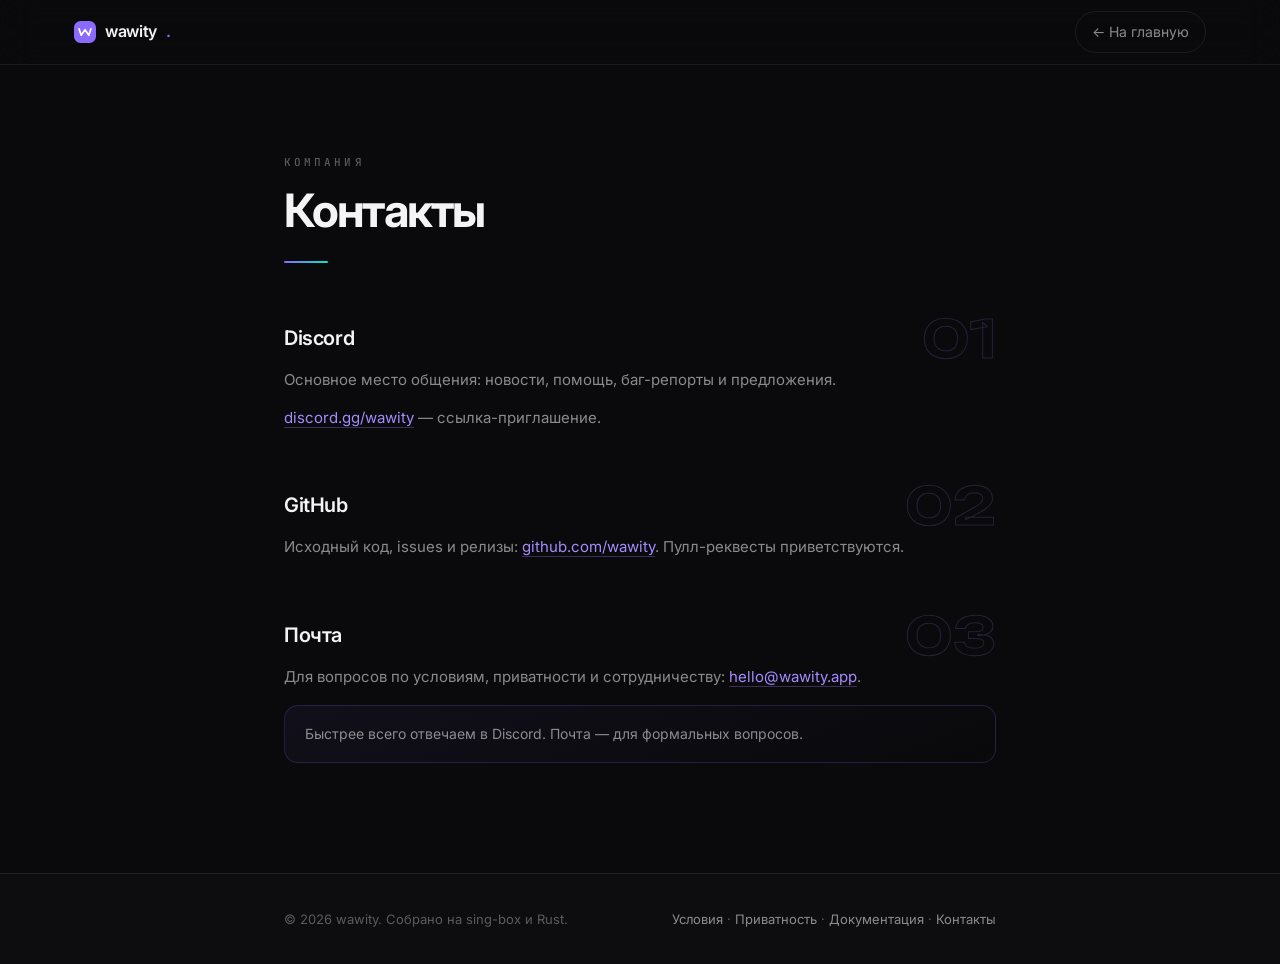
==== contacts.html @ 8c15a7e9 "Add files via upload" ====
<!DOCTYPE html>
<html lang="ru">
<head>
<meta charset="UTF-8">
<meta name="viewport" content="width=device-width, initial-scale=1.0">
<title>Контакты — wawity</title>
<link rel="icon" href="wawity.ico">
<link rel="preconnect" href="https://fonts.googleapis.com">
<link rel="preconnect" href="https://fonts.gstatic.com" crossorigin>
<link href="https://fonts.googleapis.com/css2?family=Inter:wght@400;500;600;700&family=JetBrains+Mono:wght@400;500;600&family=Unbounded:wght@400;500;600&display=swap" rel="stylesheet">
<style>
:root{--bg:#0a0a0c;--bg-soft:#0d0d10;--line:rgba(255,255,255,.08);--t1:#f4f4f6;--t2:rgba(244,244,246,.55);--t3:rgba(244,244,246,.34);--brand:#8b6bff;--brand-soft:#a68bff;--ok:#00e6c3;--f-mono:'JetBrains Mono',monospace;--f-display:'Unbounded',sans-serif;--ease:cubic-bezier(.22,.61,.36,1)}
*{margin:0;padding:0;box-sizing:border-box}
body{background:var(--bg);color:var(--t1);font-family:'Inter',sans-serif;font-size:16px;line-height:1.7;-webkit-font-smoothing:antialiased}
a{color:inherit;text-decoration:none}
.wrap{max-width:760px;margin:0 auto;padding:0 24px}
header{position:sticky;top:0;z-index:50;border-bottom:1px solid var(--line);background:rgba(10,10,12,.8);backdrop-filter:blur(18px)}
.hrow{max-width:1180px;margin:0 auto;padding:0 24px;height:64px;display:flex;align-items:center;justify-content:space-between}
.logo{display:flex;align-items:center;gap:9px;font-weight:600;letter-spacing:-.02em}
.logo svg{width:22px;height:22px}
.back{font-size:14px;color:var(--t2);border:1px solid var(--line);border-radius:100px;padding:8px 16px;transition:color .2s,border-color .2s}
.back:hover{color:var(--t1);border-color:rgba(255,255,255,.2)}
main{padding:88px 0 110px}
.kicker{font-family:var(--f-mono);font-size:11px;font-weight:500;letter-spacing:.28em;text-transform:uppercase;color:var(--t3)}
h1{font-size:clamp(32px,4.6vw,46px);font-weight:700;letter-spacing:-.04em;line-height:1.08;margin-top:14px}
.dash{width:44px;height:2px;border-radius:2px;background:linear-gradient(90deg,var(--brand),var(--ok));margin:26px 0 0}
.updated{font-family:var(--f-mono);font-size:11.5px;color:var(--t3);margin-top:22px;letter-spacing:.06em}
section{margin-top:58px;position:relative}
section .num{position:absolute;right:0;top:-8px;font-family:var(--f-display);font-size:52px;font-weight:600;line-height:1;color:transparent;-webkit-text-stroke:1px rgba(166,139,255,.18);pointer-events:none;user-select:none}
h2{font-size:20px;font-weight:600;letter-spacing:-.02em;max-width:82%}
section p,section li{color:var(--t2);font-size:15px;margin-top:12px}
section ul{margin-top:4px;padding-left:20px}
section li{margin-top:8px}
section b{color:var(--t1);font-weight:500}
section a{color:var(--brand-soft);border-bottom:1px solid rgba(166,139,255,.3);transition:border-color .2s}
section a:hover{border-color:var(--brand-soft)}
code{font-family:var(--f-mono);font-size:13px;background:rgba(255,255,255,.05);border:1px solid var(--line);border-radius:6px;padding:2px 7px;color:var(--t1)}
.note{margin-top:16px;border:1px solid rgba(139,107,255,.2);border-radius:14px;padding:16px 20px;background:linear-gradient(160deg,rgba(139,107,255,.06),transparent);font-size:14px;color:var(--t2)}
footer{border-top:1px solid var(--line);padding:34px 0;background:var(--bg-soft)}
footer .wrap{display:flex;justify-content:space-between;gap:16px;flex-wrap:wrap;font-size:13px;color:var(--t3)}
footer a{color:var(--t2)}
footer a:hover{color:var(--t1)}
</style>
</head>
<body>
<header><div class="hrow">
<a class="logo" href="index.html"><svg viewBox="0 0 24 24" aria-hidden="true"><rect width="24" height="24" rx="7" fill="#8b6bff"/><path d="M5.5 8.5l2.3 7L12 9.5l4.2 6L18.5 8.5" fill="none" stroke="#fff" stroke-width="1.9" stroke-linecap="round" stroke-linejoin="round"/></svg>wawity<span style="color:var(--brand)">.</span></a>
<a class="back" href="index.html">← На главную</a>
</div></header>
<main><div class="wrap">
<div class="kicker">Компания</div>
<h1>Контакты</h1>
<div class="dash"></div>

<section><span class="num" aria-hidden="true">01</span><h2>Discord</h2><p>Основное место общения: новости, помощь, баг-репорты и предложения.</p><p><a href="#">discord.gg/wawity</a> — ссылка-приглашение.</p></section>
<section><span class="num" aria-hidden="true">02</span><h2>GitHub</h2><p>Исходный код, issues и релизы: <a href="#">github.com/wawity</a>. Пулл-реквесты приветствуются.</p></section>
<section><span class="num" aria-hidden="true">03</span><h2>Почта</h2><p>Для вопросов по условиям, приватности и сотрудничеству: <a href="mailto:hello@wawity.app">hello@wawity.app</a>.</p><div class="note">Быстрее всего отвечаем в Discord. Почта — для формальных вопросов.</div></section>
</div></main>
<footer><div class="wrap"><span>© 2026 wawity. Собрано на sing-box и Rust.</span><span><a href="terms.html">Условия</a> · <a href="privacy.html">Приватность</a> · <a href="docs.html">Документация</a> · <a href="contacts.html">Контакты</a></span></div></footer>
</body>
</html>
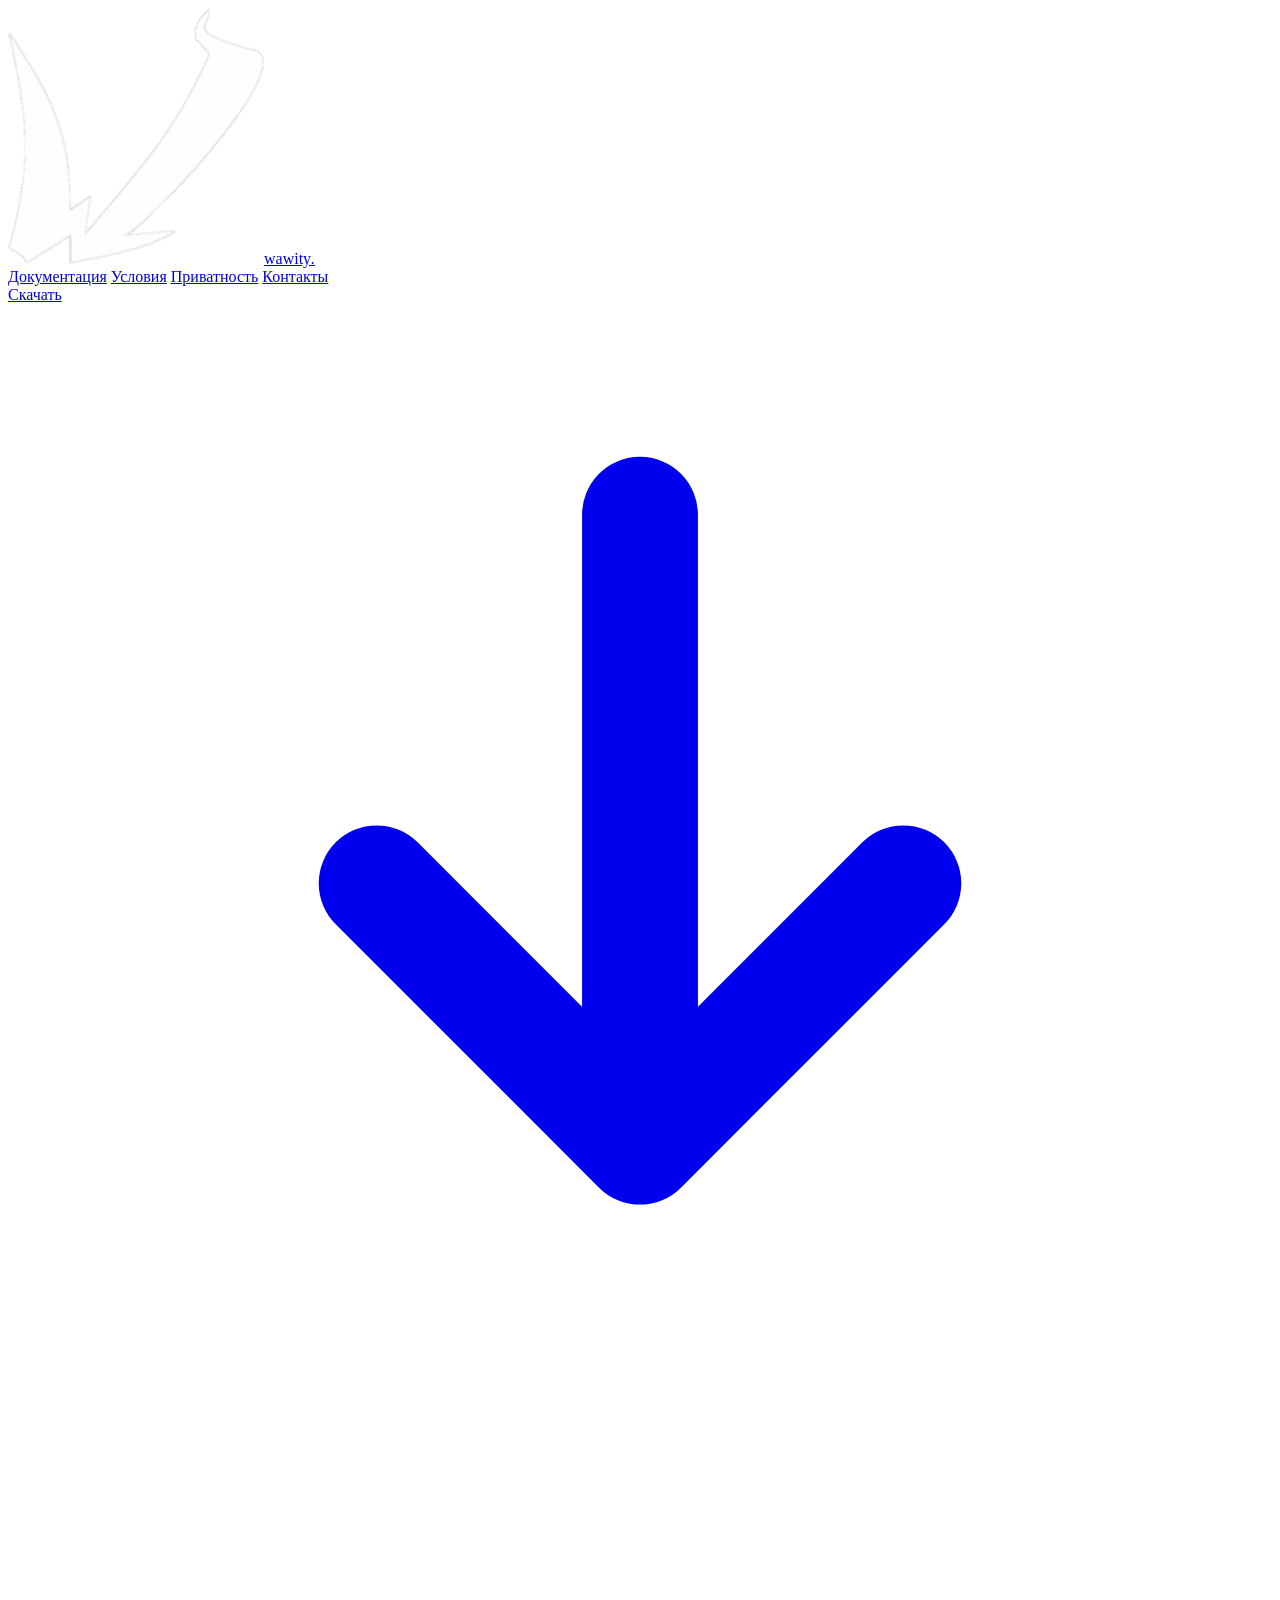
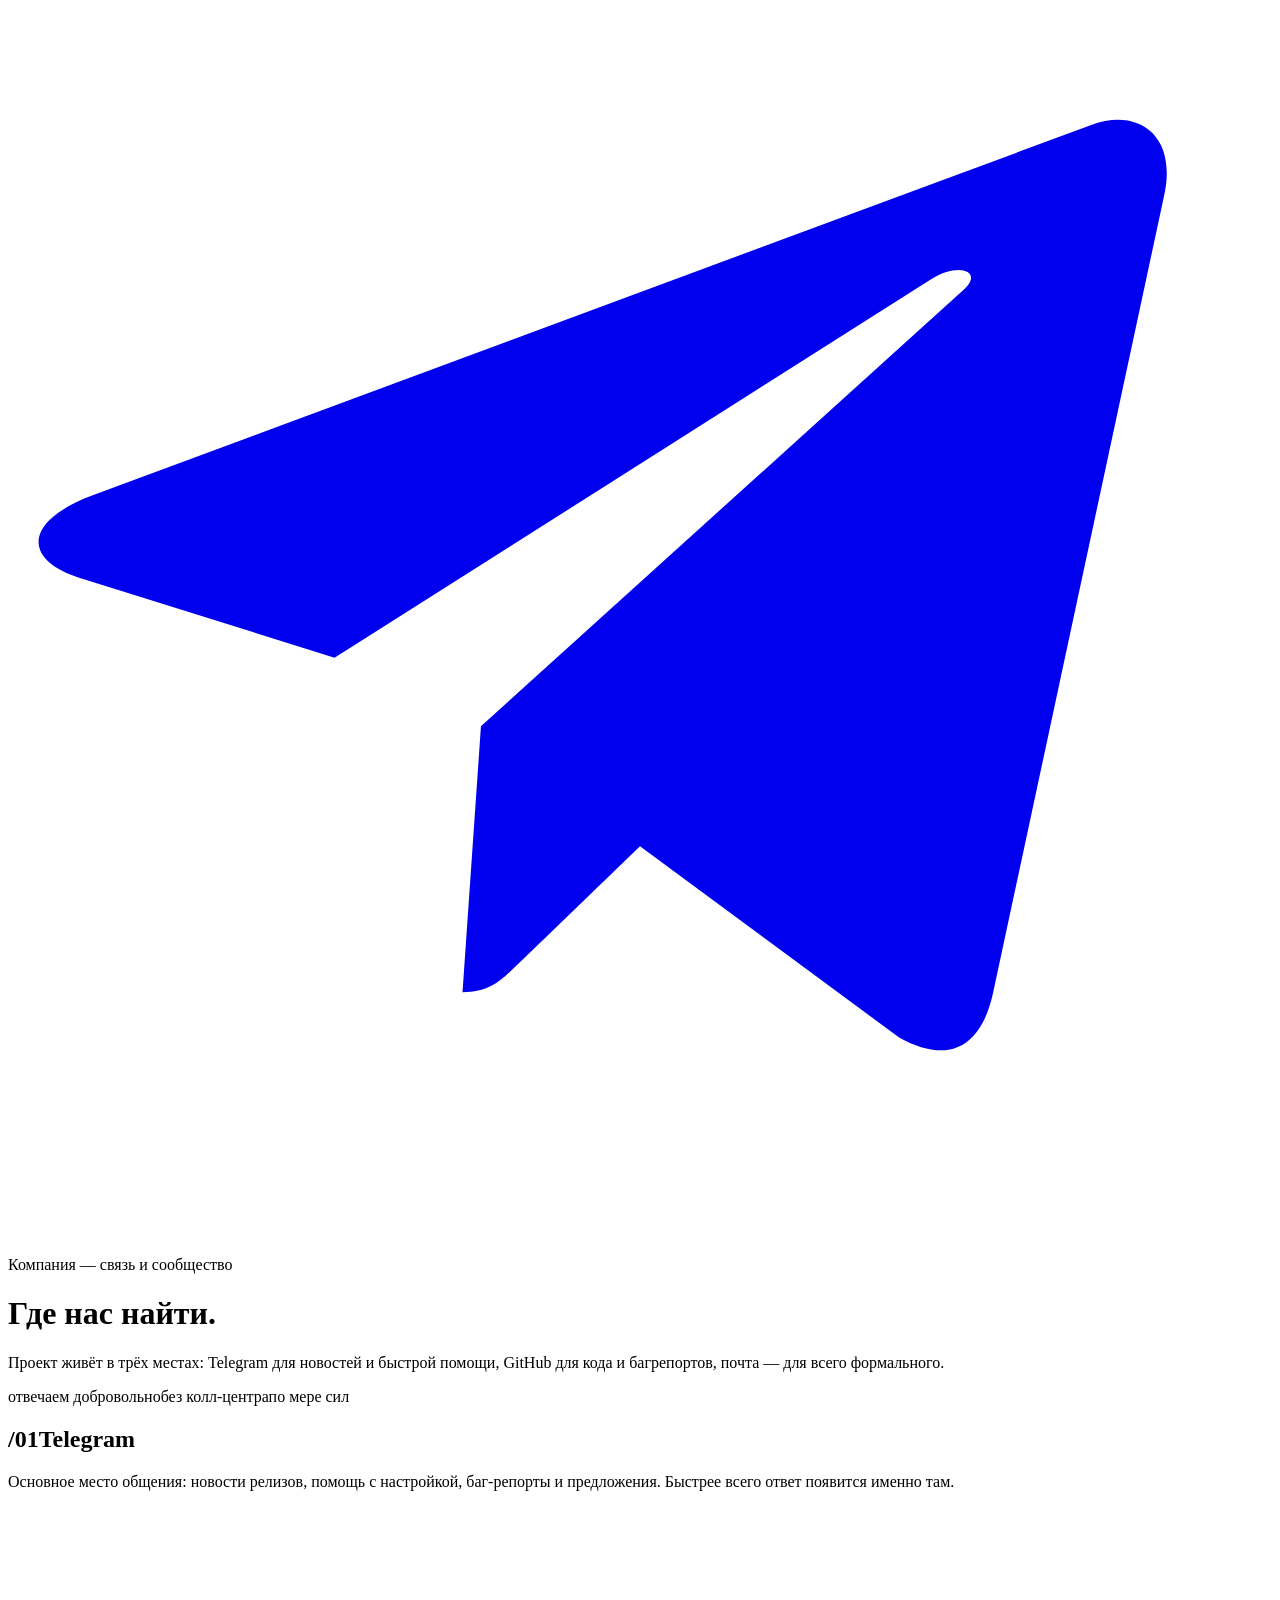
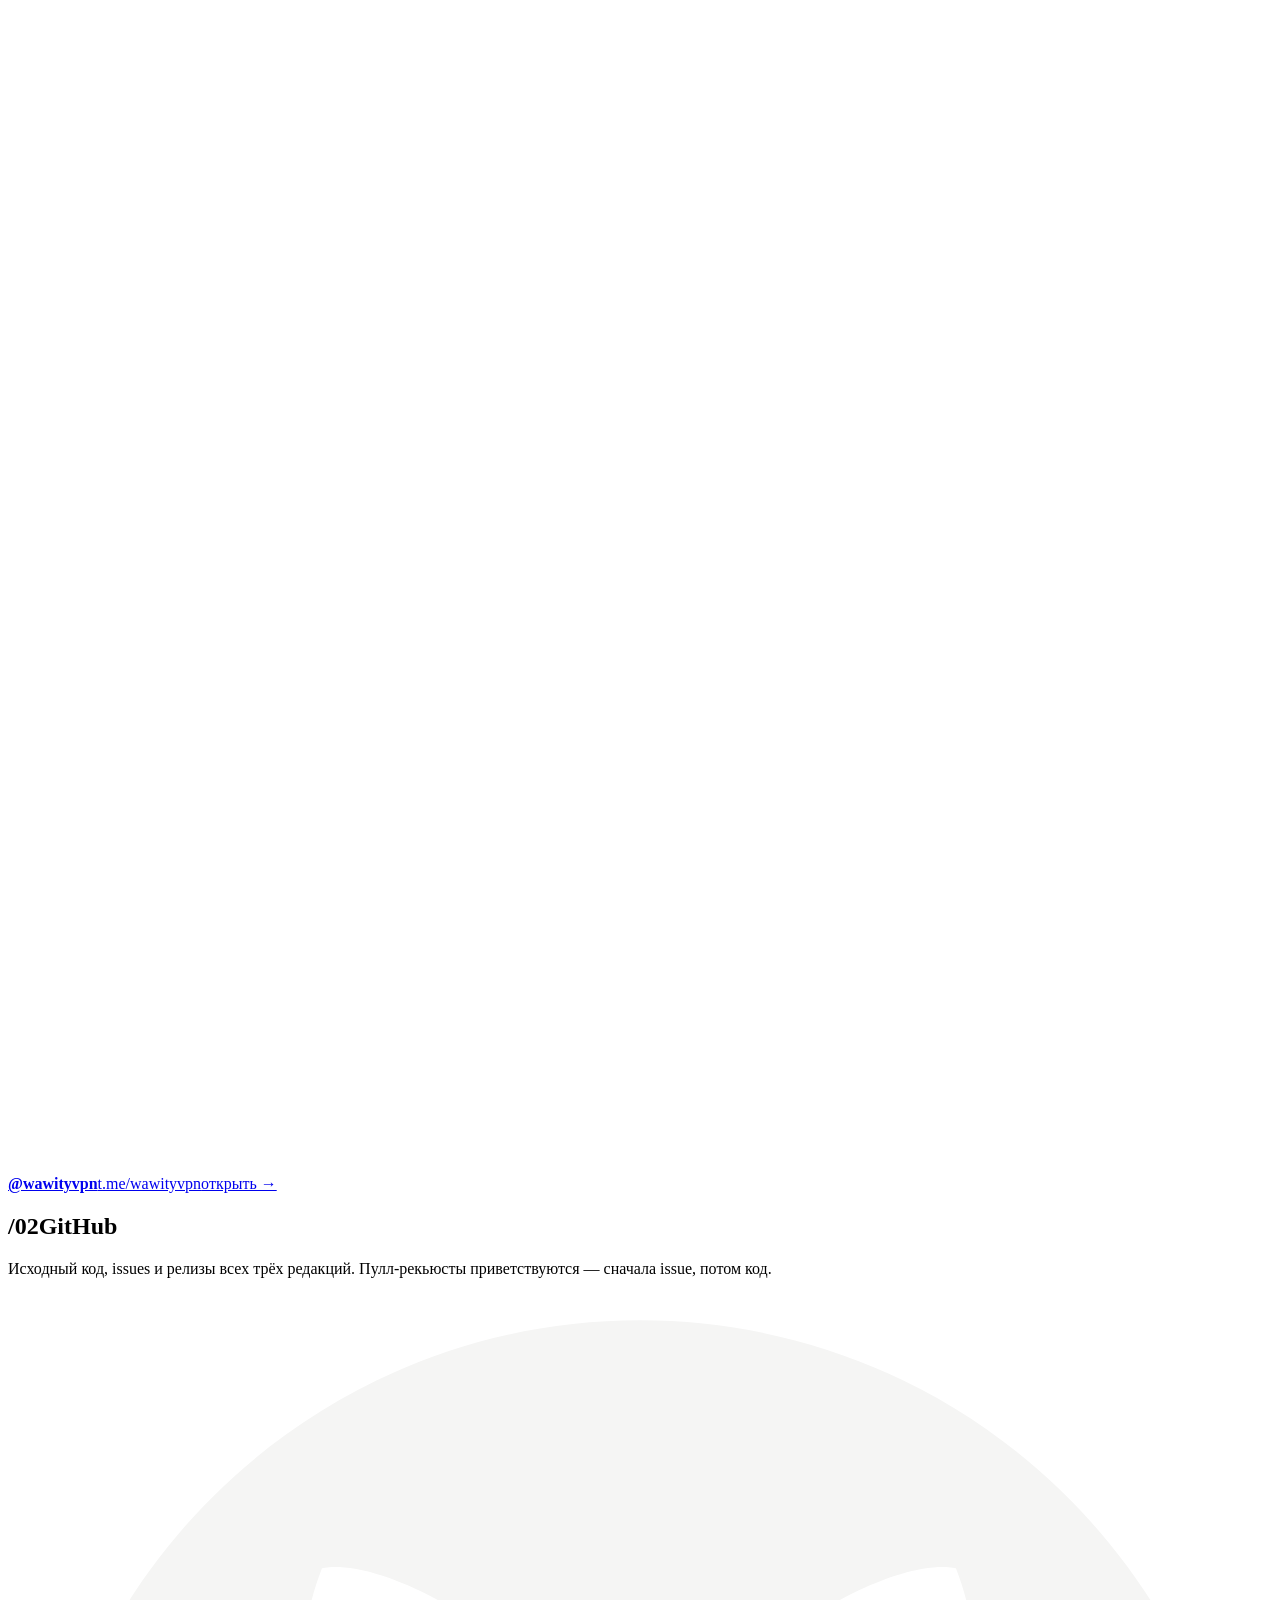
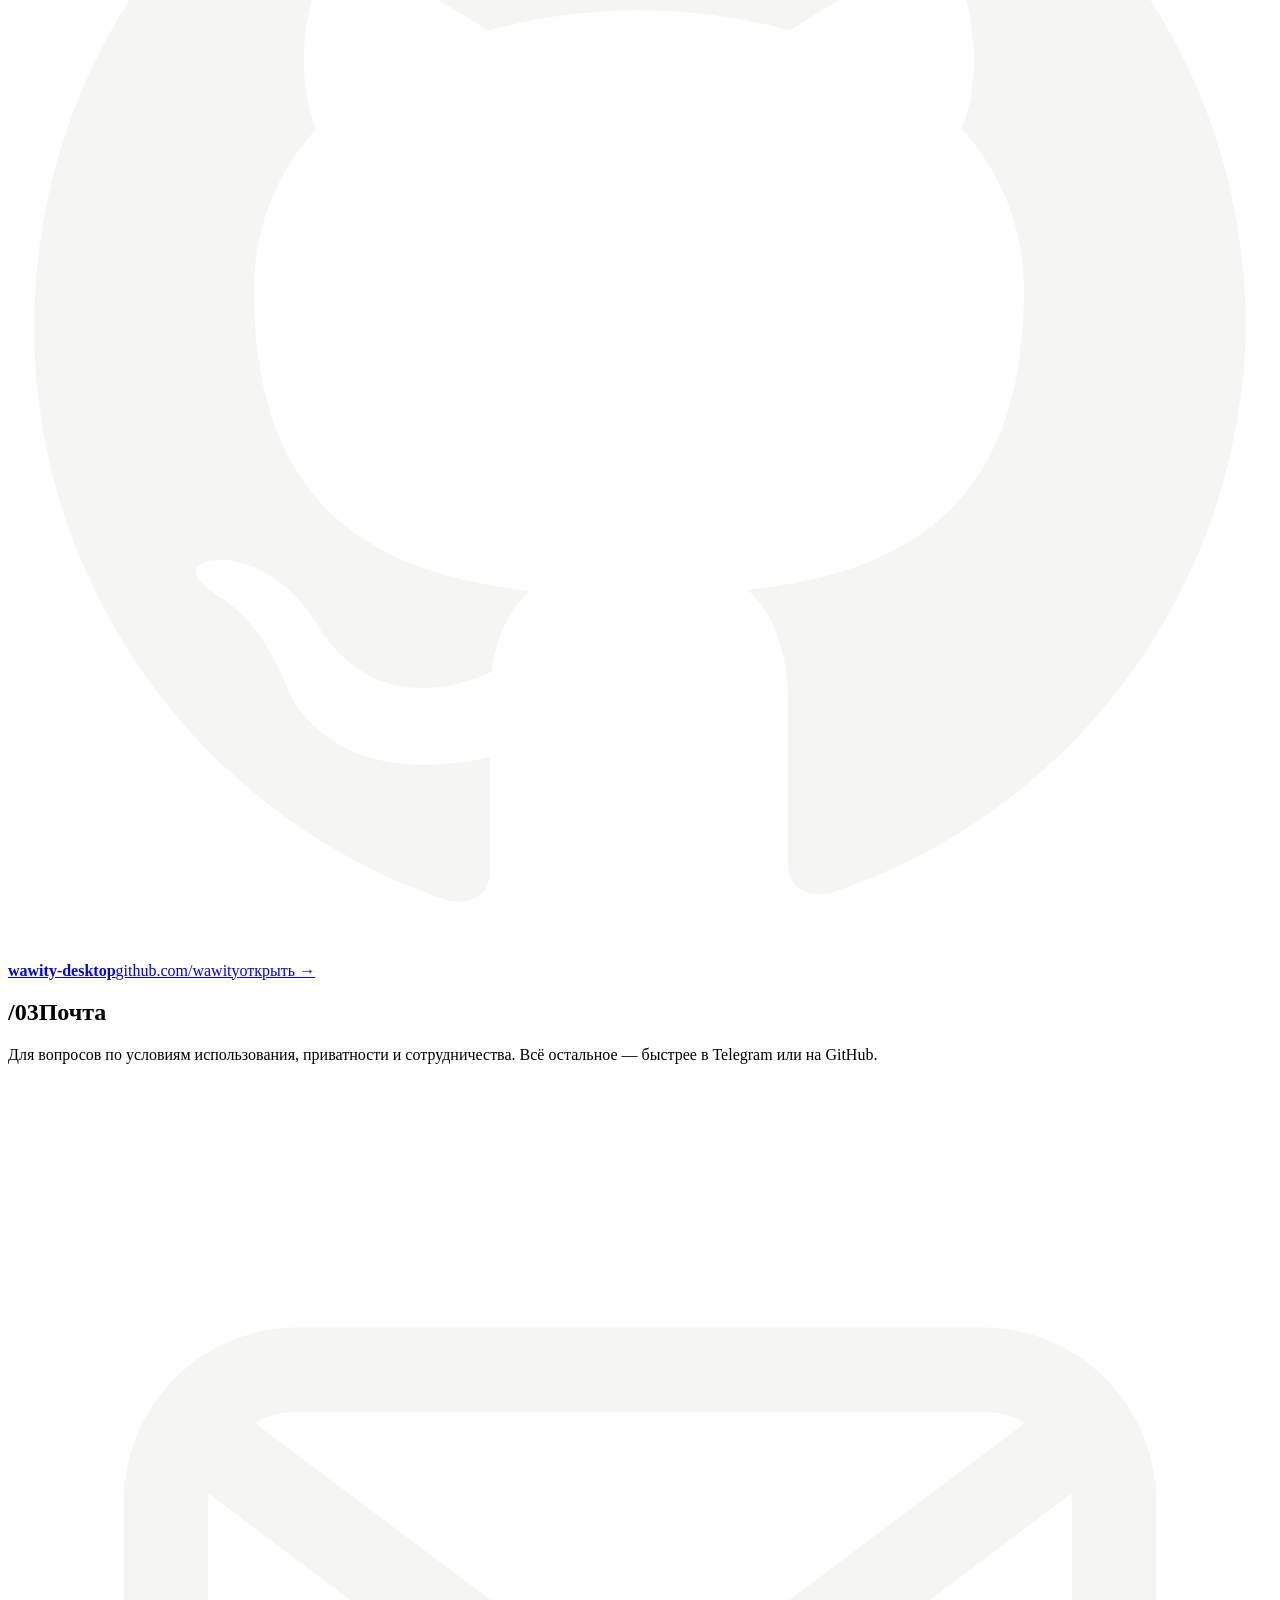
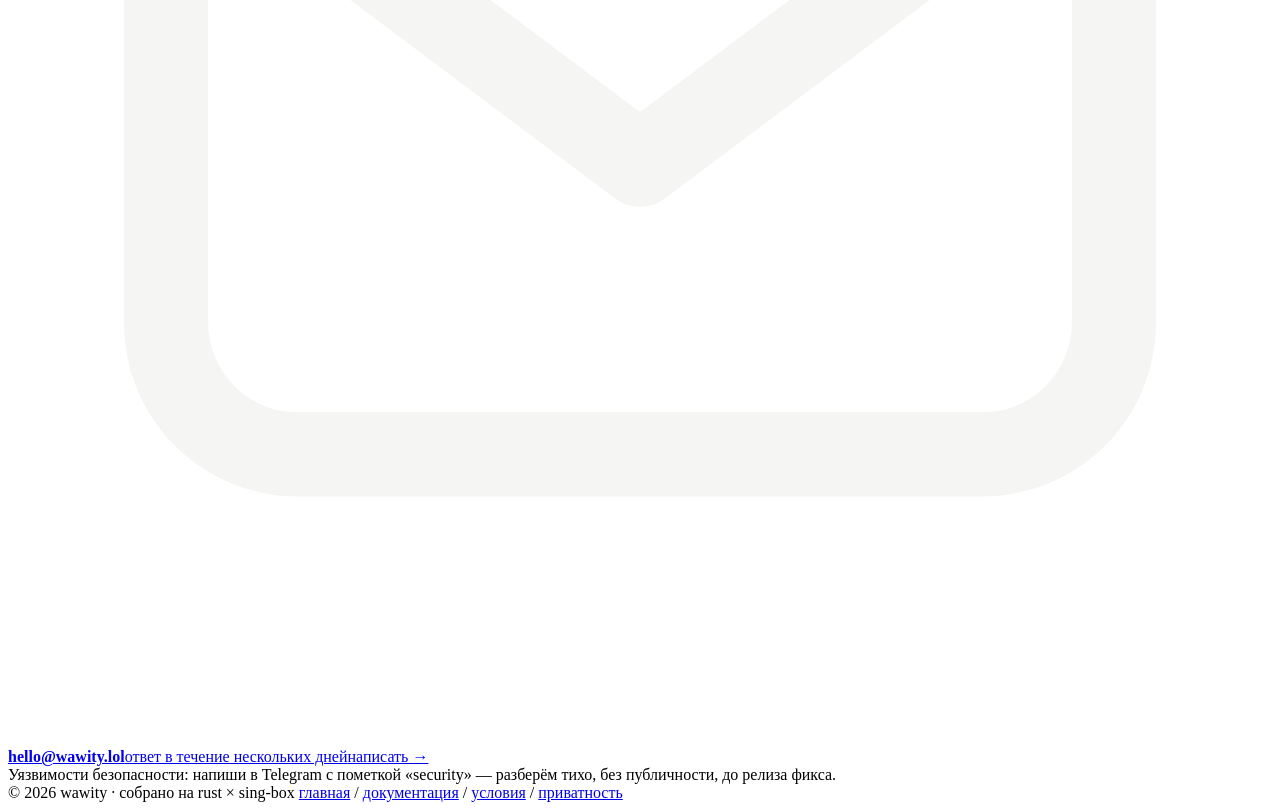
==== commit 3507a57c: "Update contacts.html" ====
--- a/contacts.html
+++ b/contacts.html
@@ -3,59 +3,72 @@
 <head>
 <meta charset="UTF-8">
 <meta name="viewport" content="width=device-width, initial-scale=1.0">
-<title>Контакты — wawity</title>
+<title>Контакты :: wawity</title>
+<meta name="description" content="Связь с проектом wawity: Telegram, GitHub, почта для формальных вопросов.">
+<meta name="theme-color" content="#0f0d0d">
 <link rel="icon" href="wawity.ico">
 <link rel="preconnect" href="https://fonts.googleapis.com">
 <link rel="preconnect" href="https://fonts.gstatic.com" crossorigin>
-<link href="https://fonts.googleapis.com/css2?family=Inter:wght@400;500;600;700&family=JetBrains+Mono:wght@400;500;600&family=Unbounded:wght@400;500;600&display=swap" rel="stylesheet">
-<style>
-:root{--bg:#0a0a0c;--bg-soft:#0d0d10;--line:rgba(255,255,255,.08);--t1:#f4f4f6;--t2:rgba(244,244,246,.55);--t3:rgba(244,244,246,.34);--brand:#8b6bff;--brand-soft:#a68bff;--ok:#00e6c3;--f-mono:'JetBrains Mono',monospace;--f-display:'Unbounded',sans-serif;--ease:cubic-bezier(.22,.61,.36,1)}
-*{margin:0;padding:0;box-sizing:border-box}
-body{background:var(--bg);color:var(--t1);font-family:'Inter',sans-serif;font-size:16px;line-height:1.7;-webkit-font-smoothing:antialiased}
-a{color:inherit;text-decoration:none}
-.wrap{max-width:760px;margin:0 auto;padding:0 24px}
-header{position:sticky;top:0;z-index:50;border-bottom:1px solid var(--line);background:rgba(10,10,12,.8);backdrop-filter:blur(18px)}
-.hrow{max-width:1180px;margin:0 auto;padding:0 24px;height:64px;display:flex;align-items:center;justify-content:space-between}
-.logo{display:flex;align-items:center;gap:9px;font-weight:600;letter-spacing:-.02em}
-.logo svg{width:22px;height:22px}
-.back{font-size:14px;color:var(--t2);border:1px solid var(--line);border-radius:100px;padding:8px 16px;transition:color .2s,border-color .2s}
-.back:hover{color:var(--t1);border-color:rgba(255,255,255,.2)}
-main{padding:88px 0 110px}
-.kicker{font-family:var(--f-mono);font-size:11px;font-weight:500;letter-spacing:.28em;text-transform:uppercase;color:var(--t3)}
-h1{font-size:clamp(32px,4.6vw,46px);font-weight:700;letter-spacing:-.04em;line-height:1.08;margin-top:14px}
-.dash{width:44px;height:2px;border-radius:2px;background:linear-gradient(90deg,var(--brand),var(--ok));margin:26px 0 0}
-.updated{font-family:var(--f-mono);font-size:11.5px;color:var(--t3);margin-top:22px;letter-spacing:.06em}
-section{margin-top:58px;position:relative}
-section .num{position:absolute;right:0;top:-8px;font-family:var(--f-display);font-size:52px;font-weight:600;line-height:1;color:transparent;-webkit-text-stroke:1px rgba(166,139,255,.18);pointer-events:none;user-select:none}
-h2{font-size:20px;font-weight:600;letter-spacing:-.02em;max-width:82%}
-section p,section li{color:var(--t2);font-size:15px;margin-top:12px}
-section ul{margin-top:4px;padding-left:20px}
-section li{margin-top:8px}
-section b{color:var(--t1);font-weight:500}
-section a{color:var(--brand-soft);border-bottom:1px solid rgba(166,139,255,.3);transition:border-color .2s}
-section a:hover{border-color:var(--brand-soft)}
-code{font-family:var(--f-mono);font-size:13px;background:rgba(255,255,255,.05);border:1px solid var(--line);border-radius:6px;padding:2px 7px;color:var(--t1)}
-.note{margin-top:16px;border:1px solid rgba(139,107,255,.2);border-radius:14px;padding:16px 20px;background:linear-gradient(160deg,rgba(139,107,255,.06),transparent);font-size:14px;color:var(--t2)}
-footer{border-top:1px solid var(--line);padding:34px 0;background:var(--bg-soft)}
-footer .wrap{display:flex;justify-content:space-between;gap:16px;flex-wrap:wrap;font-size:13px;color:var(--t3)}
-footer a{color:var(--t2)}
-footer a:hover{color:var(--t1)}
-</style>
+<link href="https://fonts.googleapis.com/css2?family=Inter+Tight:wght@300;400;500&family=Inter:wght@400;500&family=Unbounded:wght@300;400&display=swap" rel="stylesheet">
+<link rel="stylesheet" href="home.css">
+<link rel="stylesheet" href="site.css">
 </head>
-<body>
-<header><div class="hrow">
-<a class="logo" href="index.html"><svg viewBox="0 0 24 24" aria-hidden="true"><rect width="24" height="24" rx="7" fill="#8b6bff"/><path d="M5.5 8.5l2.3 7L12 9.5l4.2 6L18.5 8.5" fill="none" stroke="#fff" stroke-width="1.9" stroke-linecap="round" stroke-linejoin="round"/></svg>wawity<span style="color:var(--brand)">.</span></a>
-<a class="back" href="index.html">← На главную</a>
+<body class="page">
+
+<div class="grain" aria-hidden="true"></div>
+
+<header class="site-header solid"><div class="wrap nav-row">
+  <a class="brand" href="index.html"><span class="logo-mark"><img src="wawity.ico" alt=""></span>wawity<i>.</i></a>
+  <nav class="nav-links">
+    <a href="docs.html">Документация</a>
+    <a href="terms.html">Условия</a>
+    <a href="privacy.html">Приватность</a>
+    <a class="on" href="contacts.html">Контакты</a>
+  </nav>
+  <div class="nav-right">
+    <div class="split-btn">
+      <a class="sb-main" href="index.html#download">Скачать<svg viewBox="0 0 24 24" fill="none" stroke="currentColor" stroke-width="2.2" stroke-linecap="round" stroke-linejoin="round"><path d="M12 4v12m0 0-5-5m5 5 5-5"/></svg></a>
+      <a class="sb-side" href="https://t.me/wawityvpn" target="_blank" rel="noopener" aria-label="Telegram"><svg viewBox="0 0 24 24" fill="currentColor"><path d="M21.94 4.3 18.7 19.4c-.24 1.07-.88 1.33-1.78.83l-4.92-3.63-2.37 2.29c-.27.26-.49.48-1 .48l.35-5.05 9.16-8.28c.4-.35-.09-.55-.62-.2L6.2 13.02 1.35 11.5c-1.05-.33-1.07-1.05.22-1.55L20.58 2.9c.88-.32 1.65.2 1.36 1.4z"/></svg></a>
+    </div>
+  </div>
 </div></header>
-<main><div class="wrap">
-<div class="kicker">Компания</div>
-<h1>Контакты</h1>
-<div class="dash"></div>
 
-<section><span class="num" aria-hidden="true">01</span><h2>Discord</h2><p>Основное место общения: новости, помощь, баг-репорты и предложения.</p><p><a href="#">discord.gg/wawity</a> — ссылка-приглашение.</p></section>
-<section><span class="num" aria-hidden="true">02</span><h2>GitHub</h2><p>Исходный код, issues и релизы: <a href="#">github.com/wawity</a>. Пулл-реквесты приветствуются.</p></section>
-<section><span class="num" aria-hidden="true">03</span><h2>Почта</h2><p>Для вопросов по условиям, приватности и сотрудничеству: <a href="mailto:hello@wawity.app">hello@wawity.app</a>.</p><div class="note">Быстрее всего отвечаем в Discord. Почта — для формальных вопросов.</div></section>
-</div></main>
-<footer><div class="wrap"><span>© 2026 wawity. Собрано на sing-box и Rust.</span><span><a href="terms.html">Условия</a> · <a href="privacy.html">Приватность</a> · <a href="docs.html">Документация</a> · <a href="contacts.html">Контакты</a></span></div></footer>
+<main>
+<div class="wrap">
+
+  <div class="page-hero">
+    <p class="crumbs">Компания <span class="sep">—</span> связь и сообщество</p>
+    <h1>Где нас найти.</h1>
+    <p class="sub">Проект живёт в трёх местах: Telegram для новостей и быстрой помощи, GitHub для кода и багрепортов, почта — для всего формального.</p>
+    <div class="meta-row"><span><i></i>отвечаем добровольно</span><span>без колл-центра</span><span>по мере сил</span></div>
+  </div>
+
+  <section class="content-sec">
+    <h2><span class="n">/01</span>Telegram</h2>
+    <p>Основное место общения: новости релизов, помощь с настройкой, баг-репорты и предложения. Быстрее всего ответ появится именно там.</p>
+    <a class="tg" href="https://t.me/wawityvpn" target="_blank" rel="noopener"><span class="tg-ic"><svg viewBox="0 0 24 24" fill="none"><path d="M21.94 4.3 18.7 19.4c-.24 1.07-.88 1.33-1.78.83l-4.92-3.63-2.37 2.29c-.27.26-.49.48-1 .48l.35-5.05 9.16-8.28c.4-.35-.09-.55-.62-.2L6.2 13.02 1.35 11.5c-1.05-.33-1.07-1.05.22-1.55L20.58 2.9c.88-.32 1.65.2 1.36 1.4z" fill="#fff"/></svg></span><span class="tg-txt"><b>@wawityvpn</b><span>t.me/wawityvpn</span></span><span class="tg-go">открыть →</span></a>
+  </section>
+
+  <section class="content-sec">
+    <h2><span class="n">/02</span>GitHub</h2>
+    <p>Исходный код, issues и релизы всех трёх редакций. Пулл-рекьюсты приветствуются — сначала issue, потом код.</p>
+    <a class="tg" href="https://github.com/wawity/wawity-desktop" target="_blank" rel="noopener"><span class="tg-ic" style="background:var(--graphite);border:1px solid var(--hairline);box-shadow:none"><svg viewBox="0 0 24 24" fill="currentColor" style="color:#f5f5f4"><path d="M12 .5C5.65.5.5 5.65.5 12c0 5.08 3.29 9.39 7.86 10.91.58.1.79-.25.79-.55v-2.17c-3.2.7-3.87-1.37-3.87-1.37-.52-1.32-1.28-1.68-1.28-1.68-1.04-.71.08-.7.08-.7 1.15.08 1.76 1.18 1.76 1.18 1.03 1.75 2.69 1.25 3.34.95.1-.74.4-1.25.72-1.54-2.55-.29-5.23-1.28-5.23-5.68 0-1.26.45-2.28 1.18-3.09-.12-.29-.51-1.46.11-3.05 0 0 .96-.31 3.15 1.18a10.9 10.9 0 0 1 5.74 0c2.19-1.49 3.15-1.18 3.15-1.18.62 1.59.23 2.76.11 3.05.73.81 1.18 1.83 1.18 3.09 0 4.41-2.69 5.38-5.25 5.66.41.35.77 1.04.77 2.1v3.11c0 .3.21.66.8.55A11.5 11.5 0 0 0 23.5 12C23.5 5.65 18.35.5 12 .5Z"/></svg></span><span class="tg-txt"><b>wawity-desktop</b><span>github.com/wawity</span></span><span class="tg-go">открыть →</span></a>
+  </section>
+
+  <section class="content-sec">
+    <h2><span class="n">/03</span>Почта</h2>
+    <p>Для вопросов по условиям использования, приватности и сотрудничества. Всё остальное — быстрее в Telegram или на GitHub.</p>
+    <a class="tg" href="mailto:hello@wawity.lol"><span class="tg-ic" style="background:var(--graphite);border:1px solid var(--hairline);box-shadow:none"><svg viewBox="0 0 24 24" fill="none" stroke="#f5f5f4" stroke-width="1.6" stroke-linecap="round" stroke-linejoin="round"><rect x="3" y="5.5" width="18" height="13" rx="2.5"/><path d="m4 7 8 6 8-6"/></svg></span><span class="tg-txt"><b>hello@wawity.lol</b><span>ответ в течение нескольких дней</span></span><span class="tg-go">написать →</span></a>
+    <div class="content-note">Уязвимости безопасности: напиши в Telegram с пометкой «security» — разберём тихо, без публичности, до релиза фикса.</div>
+  </section>
+
+</div>
+</main>
+
+<footer class="sub-footer"><div class="wrap">
+<span>© 2026 wawity · собрано на rust × sing-box</span>
+<span><a href="index.html">главная</a> / <a href="docs.html">документация</a> / <a href="terms.html">условия</a> / <a href="privacy.html">приватность</a></span>
+</div></footer>
+
 </body>
-</html>+</html>
